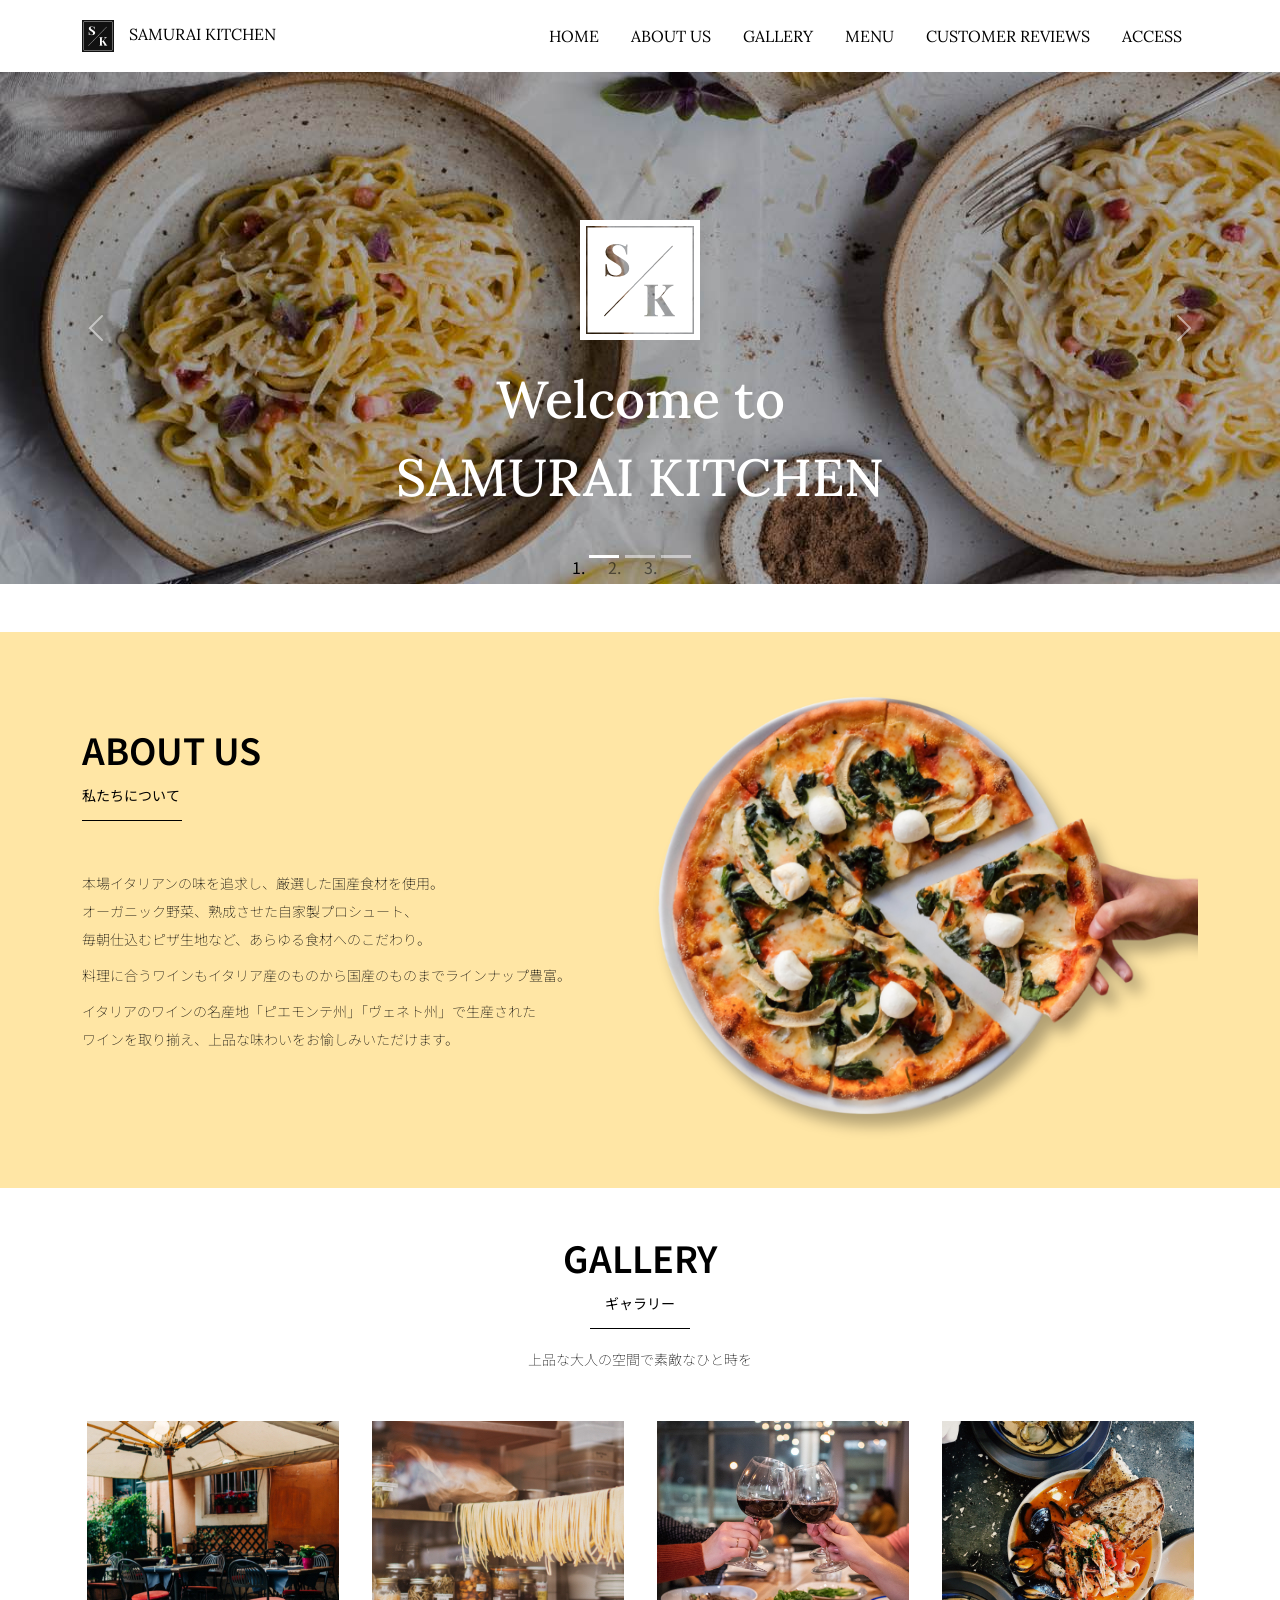
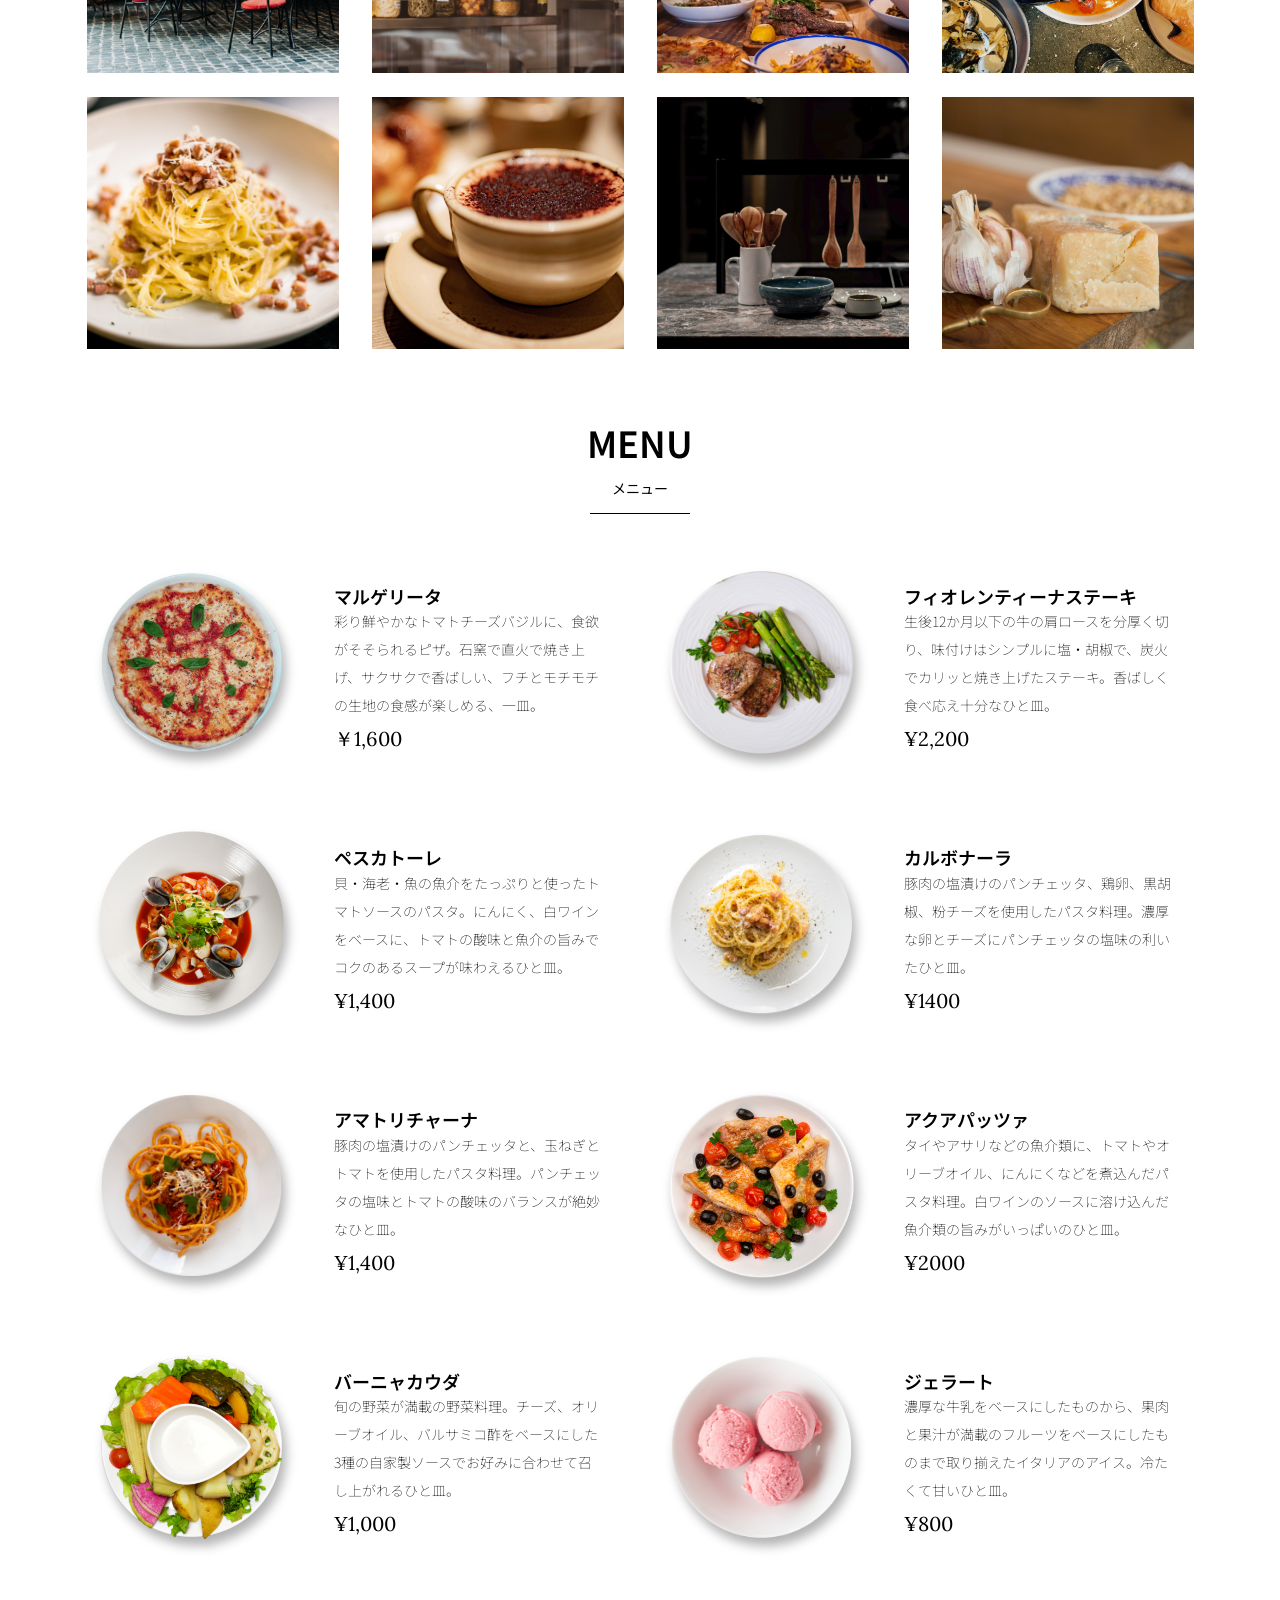
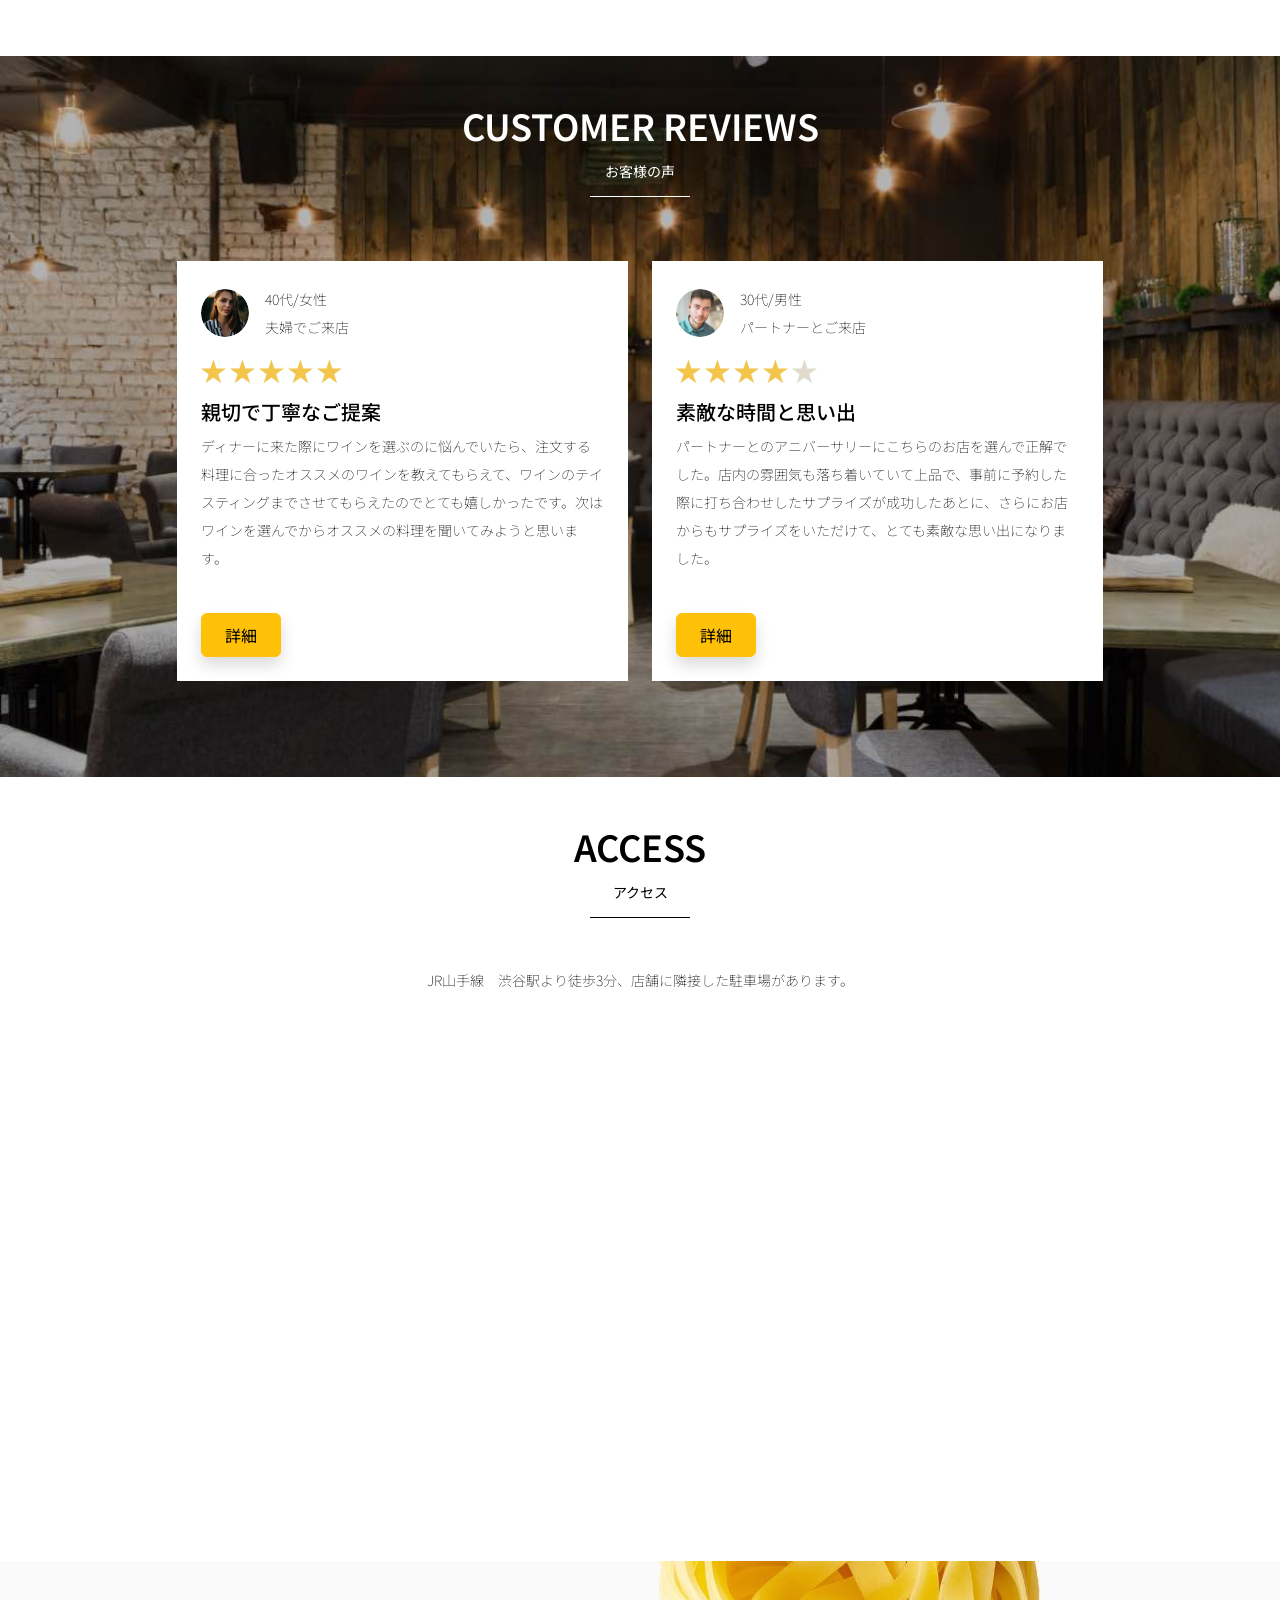
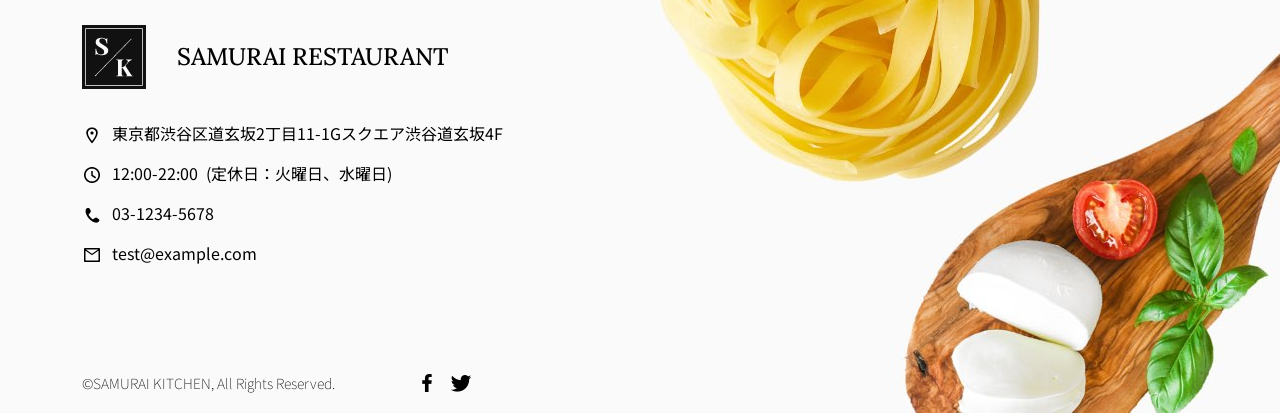
==== kadai_015/index.html @ 38361a90 "kadai_015追加" ====
<!doctype html>
<html lang="ja">

<head>
  <meta charset="utf-8">
  <!--マルチデバイス対応-->
  <meta name="viewport" content="width=device-width, initial-scale=1">
  <meta name="description" content="">
  <meta name="author" content="SAMURAI ENGINEER">
  <title>SAMURAI XD_HTML教材</title>
  <!--先にBootstrapのCSSを読み込む-->
  <!-- ************************************************ bootstrap.min.cssの読み込み -->
  <link href="https://cdn.jsdelivr.net/npm/bootstrap@5.0.0-beta1/dist/css/bootstrap.min.css" rel="stylesheet"
    integrity="sha384-giJF6kkoqNQ00vy+HMDP7azOuL0xtbfIcaT9wjKHr8RbDVddVHyTfAAsrekwKmP1" crossorigin="anonymous">
  <!-- ************************************************ bootstrap.bundle.min.jsの読み込み -->
  <script src="https://cdn.jsdelivr.net/npm/bootstrap@5.0.0-beta1/dist/js/bootstrap.bundle.min.js"
    integrity="sha384-ygbV9kiqUc6oa4msXn9868pTtWMgiQaeYH7/t7LECLbyPA2x65Kgf80OJFdroafW" crossorigin="anonymous" defer>
    </script>

  <!-- ************************************************ Google Font読み込み -->
  <link rel="preconnect" href="https://fonts.gstatic.com">
  <link href="https://fonts.googleapis.com/css2?family=Lora&display=swap" rel="stylesheet">
  <link href="https://fonts.googleapis.com/css2?family=Noto+Sans+JP:wght@300&display=swap" rel="stylesheet">
  <!-- ************************************************ Font Awesome -->
  <link rel="stylesheet" href="https://use.fontawesome.com/releases/v5.1.0/css/all.css"
    integrity="sha384-lKuwvrZot6UHsBSfcMvOkWwlCMgc0TaWr+30HWe3a4ltaBwTZhyTEggF5tJv8tbt" crossorigin="anonymous">
  <!--Bootstrapの読み込みのlinkタグよりも後ろに、style.cssを読み込むlinkタグを記述する-->
  <!-- ************************************************今回作成する styles.cssの読み込み -->
  <link href="stylesheet/style.css" rel="stylesheet">
  <!-- ************************************************  -->
</head>

<body>
  <main>
    <!-- ************************************************ ナビゲーションバー開始 -->
    <!-- navbarでナビゲーションバー作成。navbar-expand-lgで画面幅が広いときハンバーガーボタンを非表示。 -->
    <nav class="navbar navbar-expand-lg">

      <!-- navbarのコンテナ -->
      <div class="container">

        <!-- navbar-brandはロゴ部分。独自クラスのmy_navbar_brandで細かな調整。 -->
        <a class="navbar-brand my_navbar_brand">

          <!-- ロゴのアイコンを配置。navbar_brand_logoは独自クラス。 -->
          <img class="img-fluid navbar_brand_logo" src="img/site_logo.png" alt="サンプル画像"><span>SAMURAI KITCHEN</span>
        </a>

        <!-- navbar-togglerはハンバーガーボタンを表示・非表示にするクラス。 -->
        <div class="navbar-toggler hamburger_menu" data-bs-toggle="collapse" data-bs-target="#navbarNav"
          aria-controls="navbarNav" aria-expanded="false" aria-label="Toggle navigation">
          <input type="checkbox" id="hamburger_btn_check">
          <label for="hamburger_btn_check" class="hamburger_btn">
            <img class="btn_open" src="img/button_open.png" alt="ナビゲーションバーのボタン">
            <img class="btn_close" src="img/button_close.png" alt="ナビゲーションバーのボタン">
          </label>
        </div>

        <div class="collapse navbar-collapse justify-content-end" id="navbarNav">
          <ul class="navbar-nav">
            <li class="nav-item px-2">
              <a class="nav-link my_nav_link my-2" aria-current="page" href="#">HOME</a>
            </li>

            <li class="nav-item px-2">
              <a class="nav-link my_nav_link my-2" href="#about">ABOUT US</a>
            </li>

            <li class="nav-item px-2">
              <a class="nav-link my_nav_link my-2" href="#gallery">GALLERY</a>
            </li>

            <li class="nav-item px-2">
              <a class="nav-link my_nav_link my-2" href="#menu">MENU</a>
            </li>

            <li class="nav-item px-2">
              <a class="nav-link my_nav_link my-2" href="#review">CUSTOMER REVIEWS</a>
            </li>

            <li class="nav-item px-2">
              <a class="nav-link my_nav_link my-2" href="#access">ACCESS</a>
            </li>

          </ul>
        </div>
      </div>
    </nav>
    <!-- ************************************************ ナビゲーションバー終了 -->

    <!-- ************************************************ カルーセル開始 -->
    <!-- カルーセル部分 -->
    <!-- idのmyCarouselはインジケーター部分のdata-bs-targetと紐付く必要がある。mb-5で下方向に余白追加。 -->
    <div id="myCarousel" class="carousel slide mb-5" data-bs-ride="carousel">

      <!-- インジケーター部分 -->
      <ol class="carousel-indicators">
        <!-- この箇所と前述のidは紐付いている。data-bs-slide-toの番号がカルーセルの順番。 -->
        <li data-bs-target="#myCarousel" data-bs-slide-to="0" class="active"></li>
        <li data-bs-target="#myCarousel" data-bs-slide-to="1"></li>
        <li data-bs-target="#myCarousel" data-bs-slide-to="2"></li>
      </ol>

      <!-- carousel-inner：カルーセルのキャプションと背景画像の部分。 -->
      <div class="carousel-inner">

        <!--カルーセル1枚目-->
        <!--親要素-->
        <div class="carousel-item active">

          <!--imgタグと"carousel-caption"クラスは同じ親(carousel-item)に入っているので兄弟要素-->
          <img src="img/slider-1.jpg" alt="SAMURAI KITCHEN-1">

          <!--imgタグと"carousel-caption"クラスは同じ親(carousel-item)に入っているので兄弟要素-->
          <!--親要素-->
          <div class="carousel-caption">

            <!-- h1は"carousel-item"には入っていないので兄弟要素とは言いません -->
            <!--h1タグは carousel-caption クラスの子要素 中に入っている-->
            <!--独自クラスで位置とフォントを変更-->
            <h1 class="my_carousel_caption">
              Welcome to<br>
              SAMURAI KITCHEN
            </h1>
            <!--親要素の閉じタグ h1タグは親要素の中に入っています-->
          </div>
        </div>
        <!-- カルーセル2枚目 -->
        <div class="carousel-item">
          <img src="img/slider-2.jpg" alt="サンプル画像">
          <div class="carousel-caption">
            <h1 class="my_carousel_caption">
              The fabulous combination of&nbsp;wine&nbsp;and&nbsp;food
            </h1>
          </div>
        </div>
        <!-- カルーセル３枚目 -->
        <div class="carousel-item">
          <img src="img/slider-3.jpg" alt="サンプル画像">
          <div class="carousel-caption">
            <h1 class="my_carousel_caption">Get the Italian taste<br>
              at the SAMURAI&nbsp;KITCHEN
            </h1>
          </div>
        </div>

      </div>

      <!-- コントロールボタン 左側 -->
      <a class="carousel-control-prev" href="#myCarousel" role="button" data-bs-slide="prev">
        <span class="carousel-control-prev-icon" aria-hidden="true"></span>
        <span class="visually-hidden">Previous</span>
      </a>

      <!-- コントロールボタン 右側 -->
      <a class="carousel-control-next" href="#myCarousel" role="button" data-bs-slide="next">
        <span class="carousel-control-next-icon" aria-hidden="true"></span>
        <span class="visually-hidden">Next</span>
      </a>
    </div>
    <!-- ************************************************ カルーセル終了 -->

    <!-- ************************************************ アバウトセクション開始 -->
    <!--idにはaboutを設定-->
    <section class="about_us_bg" id="about">
      <!--コンテンツの中央揃え。上下方向にパディング（サイズ5）。下方向にマージン（サイズ5）。 -->
      <div class="container py-5 mb-5">

        <!-- rowクラス（行） -->
        <div class="row">

          <!-- 左側カラム（6/12分割） -->
          <div class="col-lg-6 text-left">

            <!-- 上下方向にパディング（サイズ5） -->
            <div class="py-5">

              <!-- 下方向にマージン（サイズ5） -->
              <h2 class="section_title about mb-5">
                ABOUT US
              </h2>
              <!-- 下方向にマージン（サイズ2） -->
              <p class="mb-2">
                本場イタリアンの味を追求し、厳選した国産食材を使用。<br>
                オーガニック野菜、熟成させた自家製プロシュート、<br>
                毎朝仕込むピザ生地など、あらゆる食材へのこだわり。<br>
              </p>

              <!-- 下方向にマージン（サイズ2） -->
              <p class="mb-2">
                料理に合うワインもイタリア産のものから国産のものまでラインナップ豊富。<br>
              </p>

              <!-- 下方向にマージン（サイズ2） -->
              <p class="mb-2">
                イタリアのワインの名産地「ピエモンテ州」「ヴェネト州」で生産された<br>
                ワインを取り揃え、上品な味わいをお愉しみいただけます。<br>
              </p>
            </div>
          </div>

          <!-- 右側カラム（6/12分割） -->
          <div class="col-lg-6">

            <!-- 画像を配置 -->
            <img src="img/img-about-us.png" class="img-fluid" alt="pizza">
          </div>
        </div>
      </div>

    </section>
    <!-- ************************************************ アバウトセクション終了 -->

    <!-- ************************************************ ギャラリーセクション開始 -->
    <section id="gallery">
      <div class="container mb-5">
        <h2 class="mb-3 section_title gallery text-center">GALLERY</h2>
        <p class="text-center mb-5">
          上品な大人の空間で素敵なひと時を
        </p>

        <div class="row">
          <div class="col-6 col-lg-3 mb-4 d-flex justify-content-center">
            <img class="img-fluid" src="img/gallery-1.jpg" alt="サンプル画像">
          </div>

          <div class="col-6 col-lg-3 mb-4 d-flex justify-content-center">
            <img class="img-fluid" src="img/gallery-2.jpg" alt="サンプル画像">
          </div>

          <div class="col-6 col-lg-3 mb-4 d-flex justify-content-center">
            <img class="img-fluid" src="img/gallery-3.jpg" alt="サンプル画像">
          </div>

          <div class="col-6 col-lg-3 mb-4 d-flex justify-content-center">
            <img class="img-fluid" src="img/gallery-4.jpg" alt="サンプル画像">
          </div>

          <div class="col-6 col-lg-3 mb-4 d-flex justify-content-center">
            <img class="img-fluid" src="img/gallery-5.jpg" alt="サンプル画像">
          </div>

          <div class="col-6 col-lg-3 mb-4 d-flex justify-content-center">
            <img class="img-fluid" src="img/gallery-6.jpg" alt="サンプル画像">
          </div>

          <div class="col-6 col-lg-3 mb-4 d-flex justify-content-center">
            <img class="img-fluid" src="img/gallery-7.jpg" alt="サンプル画像">
          </div>

          <div class="col-6 col-lg-3 mb-4 d-flex justify-content-center">
            <img class="img-fluid" src="img/gallery-8.jpg" alt="サンプル画像">
          </div>

        </div>
      </div>
    </section>
    <!-- ************************************************ ギャラリーセクション終了 -->

    <!-- ************************************************ メニューセクション -->
    <section id="menu">
      <!-- タイトル文字部分のコンテナ -->
      <div class="container">
        <div class="row">
          <div class="col-lg-12">

            <!-- タイトル文字 -->
            <h2 class="section_title menu text-center mb-5">MENU</h2>
          </div>
        </div>
      </div>

      <!-- メニュー部分のコンテナ -->
      <!-- 下方向にマージン5 -->
      <div class="container mb-5">
        <div class="row">

          <!-- 左側メニュー -->
          <div class="col-12 col-lg-6">

            <!-- さらに子要素を5:7で分割 -->
            <!-- カラム間のパディングをなくす。下方向にマージン4 -->
            <div class="row g-0 mb-4">
              <!-- 画像中央揃え -->
              <div class="col-12 col-lg-5 text-center">

                <!-- 左側メニュー画像部分 -->
                <!-- 画像がカラムをはみ出ないようにする -->
                <img src="img/margherita.png" class="img-fluid" alt="マルゲリータ">
              </div>

              <!-- 右側テキスト部分 -->
              <!-- 全体的にパディング4 -->
              <div class="col-12 col-lg-7 p-4">
                <!-- 下方向のマージン0 文字を小さくするmenu_title独自クラスを追加 -->
                <h4 class="mb-0 menu_title">マルゲリータ</h4>
                <!-- 縦方向の中央揃え -->
                <p class="my-auto">彩り鮮やかなトマトチーズバジルに、食欲がそそられるピザ。石窯で直火で焼き上げ、サクサクで香ばしい、フチとモチモチの生地の食感が楽しめる、一皿。</p>
                <!-- フォントを変更する独自クラスを追加 -->
                <p class="menu_price">￥1,600</p>
              </div>
            </div>
          </div>

          <!-- 右側部分メニュー。上記と同じ内容なのでコメント省略 -->
          <div class="col-12 col-lg-6">
            <div class="row g-0 mb-4">
              <div class="col-12 col-lg-5 text-center">
                <img src="img/steak.png" alt="フィオレンティーナステーキ">
              </div>
              <div class="col-12 col-lg-7 p-4">
                <h4 class="mb-0 menu_title">フィオレンティーナステーキ</h4>
                <p class="my-auto">生後12か月以下の牛の肩ロースを分厚く切り、味付けはシンプルに塩・胡椒で、炭火でカリッと焼き上げたステーキ。香ばしく食べ応え十分なひと皿。</p>
                <p class="menu_price">¥2,200</p>
              </div>
            </div>
          </div>

          <!-- 左側メニュー2 -->
          <div class="col-12 col-lg-6">
            <div class="row g-0 mb-4">
              <div class="col-12 col-lg-5 text-center">
                <img src="img/pescatore.png" alt="ペスカトーレ">
              </div>
              <div class="col-12 col-lg-7 p-4">
                <h4 class="mb-0 menu_title">ペスカトーレ</h4>
                <p class="my-auto">貝・海老・魚の魚介をたっぷりと使ったトマトソースのパスタ。にんにく、白ワインをベースに、トマトの酸味と魚介の旨みでコクのあるスープが味わえるひと皿。</p>
                <p class="menu_price">¥1,400</p>
              </div>
            </div>
          </div>

          <!-- 右側メニュー2-->
          <div class="col-12 col-lg-6">
            <div class="row g-0 mb-4">
              <div class="col-12 col-lg-5 text-center">
                <img src="img/carbonara.png" alt="カルボナーラ">
              </div>
              <div class="col-12 col-lg-7 p-4">
                <h4 class="mb-0 menu_title">カルボナーラ</h4>
                <p class="my-auto">豚肉の塩漬けのパンチェッタ、鶏卵、黒胡椒、粉チーズを使用したパスタ料理。濃厚な卵とチーズにパンチェッタの塩味の利いたひと皿。</p>
                <p class="menu_price">¥1400</p>
              </div>
            </div>
          </div>

          <!-- 左側メニュー3 -->
          <div class="col-12 col-lg-6">
            <div class="row g-0 mb-4">
              <div class="col-12 col-lg-5 text-center">
                <img src="img/amatriciana.png" alt="アマトリチャーナ">
              </div>
              <div class="col-12 col-lg-7 p-4">
                <h4 class="mb-0 menu_title">アマトリチャーナ</h4>
                <p class="my-auto">豚肉の塩漬けのパンチェッタと、玉ねぎとトマトを使用したパスタ料理。パンチェッタの塩味とトマトの酸味のバランスが絶妙なひと皿。</p>
                <p class="menu_price">¥1,400</p>
              </div>
            </div>
          </div>

          <!-- 右側メニュー3-->
          <div class="col-12 col-lg-6">
            <div class="row g-0 mb-4">
              <div class="col-12 col-lg-5 text-center">
                <img src="img/acqua-pazza.png" alt="アクアパッツァ">
              </div>
              <div class="col-12 col-lg-7 p-4">
                <h4 class="mb-0 menu_title">アクアパッツァ</h4>
                <p class="my-auto">タイやアサリなどの魚介類に、トマトやオリーブオイル、にんにくなどを煮込んだパスタ料理。白ワインのソースに溶け込んだ魚介類の旨みがいっぱいのひと皿。</p>
                <p class="menu_price">¥2000</p>
              </div>
            </div>
          </div>

          <!-- 左側メニュー4 -->
          <div class="col-12 col-lg-6">
            <div class="row g-0 mb-4">
              <div class="col-12 col-lg-5 text-center">
                <img src="img/bagna-cauda.png" alt="バーニャカウダ">
              </div>
              <div class="col-12 col-lg-7 p-4">
                <h4 class="mb-0 menu_title">バーニャカウダ</h4>
                <p class="my-auto">旬の野菜が満載の野菜料理。チーズ、オリーブオイル、バルサミコ酢をベースにした3種の自家製ソースでお好みに合わせて召し上がれるひと皿。</p>
                <p class="menu_price">¥1,000</p>
              </div>
            </div>
          </div>

          <!-- 右側メニュー4-->
          <div class="col-12 col-lg-6">
            <div class="row g-0 mb-4">
              <div class="col-12 col-lg-5 text-center">
                <img src="img/gelato.png" alt="ジェラート">
              </div>
              <div class="col-12 col-lg-7 p-4">
                <h4 class="mb-0 menu_title">ジェラート</h4>
                <p class="my-auto">濃厚な牛乳をベースにしたものから、果肉と果汁が満載のフルーツをベースにしたものまで取り揃えたイタリアのアイス。冷たくて甘いひと皿。</p>
                <p class="menu_price">¥800</p>
              </div>
            </div>
          </div>
          <!-- 以下の閉じタグ3つは必要 -->
        </div>
      </div>
    </section>
    <!-- ************************************************ メニューセクション終了 -->

    <!-- ************************************************ レビューセクション開始 -->
    <section id="review">
      <!-- review_wrapper で背景画像を設定します -->
      <div class="review_wrapper">

        <!-- container部分 -->
        <div class="container py-5 mb-5">

          <!-- 中央揃えでタイトルを表示 -->
          <div class="text-center mb-5">
            <h2 class="section_title review text-center text-white">CUSTOMER REVIEWS</h2>
          </div>

          <!-- row部分：左右のカラムを中央揃え -->
          <div class="row pb-5 justify-content-center">

            <!-- 左側カラム -->
            <div class="col-12 col-lg-5 mt-3">

              <!--h_420クラスで白枠の高さを修正-->
              <div class="bg-white h_420">

                <!-- 内側にパディング4 -->
                <div class="p-4">

                  <!-- 顔写真と年齢などのテキストはd-flexで横並びにする　中央揃え -->
                  <div class="d-flex align-items-center">
                    <!-- お客様の画像を配置 -->
                    <!--reviewer_imgクラスで画像サイズを変更します-->
                    <img src="img/customer-woman.png" class="reviewer_img" alt="サンプル画像">
                    <div>
                      <!-- お客様情報のテキスト -->
                      <p class="my-0">40代/女性</p>
                      <p class="my-0">夫婦でご来店</p>
                    </div>
                  </div>

                  <div class="my-3">
                    <!-- 星の画像を表示 -->
                    <!--star_imgクラスで画像サイズを変更-->
                    <img src="img/star-point.png" class="star_img" alt="star">
                    <img src="img/star-point.png" class="star_img" alt="star">
                    <img src="img/star-point.png" class="star_img" alt="star">
                    <img src="img/star-point.png" class="star_img" alt="star">
                    <img src="img/star-point.png" class="star_img" alt="star">
                  </div>

                  <!-- レビュータイトル -->
                  <h5>親切で丁寧なご提案</h5>
                  <!-- レビュー内容 -->
                  <p>
                    ディナーに来た際にワインを選ぶのに悩んでいたら、注文する料理に合ったオススメのワインを教えてもらえて、ワインのテイスティングまでさせてもらえたのでとても嬉しかったです。次はワインを選んでからオススメの料理を聞いてみようと思います。
                  </p>

                  <!-- 黄色のボタンを配置 -->
                  <button type="button" class="btn btn-warning shadow fix_bottom">詳細</button>
                </div>
              </div>
            </div>

            <!-- 右側カラム：左側カラムと内容が同じなので説明は省略 -->
            <div class="col-12 col-lg-5 mt-3">
              <div class="bg-white h_420">
                <div class="p-4">
                  <div class="d-flex align-items-center">
                    <img src="img/customer-man.png" class="reviewer_img" alt="サンプル画像">
                    <div>
                      <p class="my-0">30代/男性</p>
                      <p class="my-0">パートナーとご来店</p>
                    </div>
                  </div>
                  <div class="my-3">
                    <img src="img/star-point.png" class="star_img" alt="star">
                    <img src="img/star-point.png" class="star_img" alt="star">
                    <img src="img/star-point.png" class="star_img" alt="star">
                    <img src="img/star-point.png" class="star_img" alt="star">
                    <img src="img/star-no-point.png" class="star_img" alt="no-star">
                  </div>
                  <h5>素敵な時間と思い出</h5>
                  <p>
                    パートナーとのアニバーサリーにこちらのお店を選んで正解でした。店内の雰囲気も落ち着いていて上品で、事前に予約した際に打ち合わせしたサプライズが成功したあとに、さらにお店からもサプライズをいただけて、とても素敵な思い出になりました。
                  </p>
                  <button type="button" class="btn btn-warning shadow fix_bottom">詳細</button>
                </div>
              </div>
            </div>
          </div>
        </div>
      </div>
    </section>
    <!-- ************************************************ レビューセクション終了 -->

    <!-- ************************************************ アクセスセクション開始 -->
    <section id="access">
      <div class="container">
        <div class="row">
          <div class="col-lg-12 text-center mb-5">
            <h2 class="section_title text-center access mb-5">ACCESS</h2>
            <p>JR山手線　渋谷駅より徒歩3分、店舗に隣接した駐車場があります。</p>
          </div>
        </div>
      </div>

      <div class="container mb-5 px-2">
        <iframe
          src="https://www.google.com/maps/embed?pb=!1m18!1m12!1m3!1d12967.114087343349!2d139.687349334065!3d35.657827993593834!2m3!1f0!2f0!3f0!3m2!1i1024!2i768!4f1.1!3m3!1m2!1s0x6018f5209bb80c49%3A0x7abbc1a9d7d575eb!2z5qCq5byP5Lya56S-5L6N!5e0!3m2!1sja!2sjp!4v1623882550231!5m2!1sja!2sjp"
          class="w-100" style="height: 50vh;" loading="lazy"></iframe>
      </div>
    </section>
    <!-- ************************************************ アクセスセクション終了 -->


    <!-- ************************************************ フッター開始 -->
    <footer id="footer">
      <div class="container">
        <div class="row">

          <!-- 2カラムに分けたレイアウトの左側カラム -->
          <!-- 親要素にposition-relativeを設定 -->
          <div class="col-12 col-lg-6 position-relative">

            <!-- 左側カラムのレイアウトをさらに分けるためにrowを使用 -->
            <div class="row pt-5">

              <!-- 画面をさらに2:10に分割 -->
              <!-- ここは2:10の2の部分 -->
              <div class="col-lg-2 text-center my-3">

                <!-- サイトロゴ -->
                <!-- footer_brand_logoの独自クラスを追加 -->
                <img class="img-fluid footer_brand_logo" src="img/site_logo.png" alt="サンプル画像">
              </div>

              <!-- ここは2:10の10の部分 -->
              <div class="col-lg-10 align-self-center my-3">
                <!-- タイトル文字 -->
                <!-- footer_textの独自クラスを追加してフォント等を変更 -->
                <h2 class="m-0 footer_text">SAMURAI RESTAURANT</h2>
              </div>
            </div>

            <!-- 営業時間などのテキストを追加 -->
            <div class="restaurant_info py-3">
              <div class="d-flex mb-3">
                <img src="img/icon-Marker.png" alt="marker">
                <p class="p-0 m-0">東京都渋谷区道玄坂2丁目11-1Gスクエア渋谷道玄坂4F</p>
              </div>
              <div class="d-flex mb-3">
                <img src="img/icon-Clock.png" alt="clock">
                <p class="p-0 m-0">12:00-22:00&nbsp;&nbsp;(定休日：火曜日、水曜日)</p>
              </div>
              <div class="d-flex mb-3">
                <img src="img/icon-Phone.png" alt="phone">
                <p class="p-0 m-0">03-1234-5678</p>
              </div>
              <div class="d-flex mb-3">
                <img src="img/icon-Mail.png" alt="mail">
                <p class="p-0 m-0">test@example.com</p>
              </div>
            </div>

            <!-- コピーライトを追加 -->
            <!-- copy_rightクラスでabsoluteを設定。align-items-centerで上下中央揃え。 -->
            <div class="copy_right align-items-center">
              <p>
                ©SAMURAI KITCHEN, All Rights Reserved.
              </p>

              <!-- SNSアイコンを表示 -->
              <!-- SNSアイコンに独自クラスsns_imgを追加 -->
              <img src="img/icon-facebook.png" class="sns_img" alt="facebook">
              <img src="img/icon-twitter.png" class="sns_img" alt="twitter">
            </div>
          </div>

          <!-- 2カラムに分けたレイアウトの右側カラム -->
          <div class="col-lg-6 d-none d-lg-block">
            <!-- 背景画像を表示 -->
            <img src="img/background-footer.jpg" alt="背景画像">
          </div>
        </div>
      </div>
    </footer>
    <!-- ************************************************ フッター終了 -->
  </main>
</body>

</html>
---- kadai_015/stylesheet/style.css ----
/* ----------------------------------------------- 共通 */
html,
body {
  overflow-x: hidden;
}

body {
  color: #000000;
  font-family: 'Noto Sans JP', sans-serif;
  padding-bottom: 0;

}

p {
  line-height: 2.0em;
  font-weight: 100;
  font-style: normal;
  font-size: 14px;

}

.section_title {
  /* フォントサイズ36px */
  font-size: 36px;

  /* フォントの太さ600 標準は400です */
  font-weight: 600;
}

/* section_titleに擬似要素を追加 */
.section_title::after {

  /* 疑似要素はデフォルトでインライン要素のためブロック要素に変更 */
  display: block;

  /* サブタイトル文字の大きさや余白を設定 */
  font-size: 14px;
  font-weight: 400;
  padding: 16px 0 16px;

  /* 下線の幅を100pに設定 */
  width: 100px;

  /* 下線を直線・1px・黒色に設定 */
  border-bottom: solid 1px #000000;
}

/* ----------------------------------------------- ナビゲーションバー */
.navbar_brand_logo {

  /* サイズを32pxの正方形へ変更 */
  width: 32px;
  height: 32px;

  /* imgはインライン要素なのでインラインブロックに設定 */
  display: inline-block;

  /* "SAMURAI KITCHEN" 文字との空白を15pxに設定 */
  margin-right: 15px;

}

/* カンマで区切ると複数のクラスに適用可能 */
.my_navbar_brand,
.my_nav_link {

  /* フォントサイズを16pxに設定 */
  font-size: 16px;

  /* フォントをserif体に設定 */
  font-family: 'Lora', serif;

  /* フォント色を黒色に設定 */
  color: #000000 !important;

}

/* Bootstrapのボタンに初期設定されている周囲のborder（枠線）を消す */
.navbar-toggler {
  padding: 0 !important;
  border: none;
}

/* ハンバーガーボタンがチェック状態である（押されている）とき、閉じるボタン（×）を表示する */
#hamburger_btn_check:checked~.hamburger_btn .btn_close {
  display: block;
}

/* ハンバーガーボタンがチェック状態である（押されている）とき、ハンバーガーボタンを表示しない */
#hamburger_btn_check:checked~.hamburger_btn .btn_open {
  display: none;
}

/* 最初に表示した時は、閉じるボタン（×）は表示しない */
.btn_close {
  display: none;
}

/* ハンバーガーボタンが押されているかを判断するためのチェックボックスは隠す */
#hamburger_btn_check {
  display: none;
}

/* ----------------------------------------------- カールセル */
.my_carousel_caption {

  /* フォントサイズ52px */
  font-size: 52px;

  /* 上下に余白追加 */
  padding-top: 1.25rem;
  padding-bottom: 1.25rem;

  /* フォント色は白色 */
  color: #fff;

  /* テキスト中央揃え */
  text-align: center;
  font-family: 'Lora', serif;
  line-height: 1.5em;
}

/* 疑似要素でアイコンを配置。前に配置しています */
.my_carousel_caption::before {
  content: url(../img/logoSymbol_White.png);
  display: block;
}

/*スマートフォン画面幅(画面幅が最大375pxまで)の場合、以下のスタイルを適用*/
@media screen and(max-width:375px) {
  .my_carousel_caption {
    /*フォントサイズを27pxにする*/
    font-size: 27px;
  }
}

/* carousel-itemの高さを32remに指定 */
.carousel-item {
  height: 32rem;
}

/*carousel-item直下の子要素imgタグに設定 */
.carousel-item>img {

  /* 絶対位置を指定 */
  position: absolute;
  top: 0;
  left: 0;
  min-width: 100%;

  /* 高さはcarousel-itemに揃える */
  height: 32rem;
}

/* ----------------------------------------------- アバウト */
/* aboutクラスのあとに"私たちについて"の文字を追加  */
.about::after {
  content: "私たちについて";
}

.about_us_bg {
  background-color: #FFE6A5;
}



/* ----------------------------------------------- ギャラリー */
.gallery::after {
  content: "ギャラリー";
  margin: 0 auto 0;
}




/* ----------------------------------------------- メニュー */
.menu::after {
  content: "メニュー";
  margin: 0 auto 0;
}

.menu_title {
  font-size: 18px;
  font-weight: 600;
  font-style: nomal;
}

.menu_price {
  font-size: 20px;
  font-weight: 400;
  font-family: 'Lora', serif;
}


/* ----------------------------------------------- レビュー */
/*背景画像を設定*/
.review_wrapper {
  background-image: url(../img/background-reviews.jpg);
  background-repeat: bo-repeat;
  background-size: cover;
}

/*サブタイトルを疑似要素で表示*/
.review::after {
  content: "お客様の声";
  margin: 0 auto 0;
  border-bottom: solid 1px #FFFFFF;
}

/* 白い背景色の高さを固定 */
.h_420 {
  height: 420px;
  position: relative;
}

/* レビューの画像を修正 */
.reviewer_img {
  /* サイズを48px  */
  width: 48px;
  height: 48px;

  /* 円形にします */
  border-radius: 50%;
  margin-right: 16px;
}

/* 星のアイコン画像です */
.star_img {
  /* サイズを25pxにします */
  width: 25px;
  height: 25px;
}

/*詳細ボタンを株に固定*/
.fix_bottom {
  /*position:プロパティで絶対配置*/
  position: absolute;
  /*ボタンのサイズ変更*/
  width: 80px;
  height: 44px;
  /*左から24px、下から24pxの位置に配置*/
  left: 24px;
  bottom: 24px;
}

/* ----------------------------------------------- アクセス */
.access::after {
  content: "アクセス";
  margin: 0 auto 0;
}




/* ----------------------------------------------- フッター */
/*背景色を画像の背景と同じ色に設定*/
#footer {
  background-color: #FAFAFA;
}

/* position:　absoluteで下からの距離で固定 */
.copy_right {
  font-size: 14px;

  /* 先祖要素のdivタグの左下の角を基準に絶対配置します */
  position: absolute;

  /* 下から1rem 左から12px */
  bottom: 1rem;
  left: 12px;
  display: flex;
}

/* copy_rightのクラスを適用したdivタグの子要素のpタグに適用される */
.copy_right>p {
  margin-right: 5rem;
  margin-bottom: 0;
}

/* copy_rightのクラスを適用したdivタグの子要素で、sns_imgクラスを適用しているimgタグに適用される */
.copy_right>img.sns_img {

  /* SNSアイコンのサイズ24px */
  height: 24px;
  width: 24px;

  /* 右方向へ余白10px */
  margin-right: 10px;
  margin-top: 0;
}

/* restaurant_info直下の子要素pタグ全てに適用される */
.restaurant_info p {
  font-weight: 400;
  line-height: 1.5;
  font-size: 16px;
}

/* restaurant_info直下の子要素imgタグ全てに適用される */
.restaurant_info img {
  width: 20px;
  height: 20px;
  margin-right: 10px;
  line-height: 1.5;
  margin-top: auto;
}

/* サイトアイコンを64pxに設定 */
.footer_brand_logo {
  width: 64px;
  height: 64px;
  display: inline-block;
  /* 右側余白15px */
  margin-right: 15px;
}

/* サイトタイトルのフォントをserif体（明朝体）に設定 */
.footer_text {
  font-size: 24px;
  font-family: 'Lora', serif;
}

/* スマートフォン画面幅（最大991pxまで）でスタイルを適用 */
@media screen and (max-width: 991px) {

  .footer_text,
  .copy_right {
    margin-top: 2rem;
    text-align: center;
    position: relative;
  }

  .copy_right>p,
  img {
    margin-right: 1rem;
    font-size: 14px;
    margin: 0;
    line-height: 35px;
  }
}
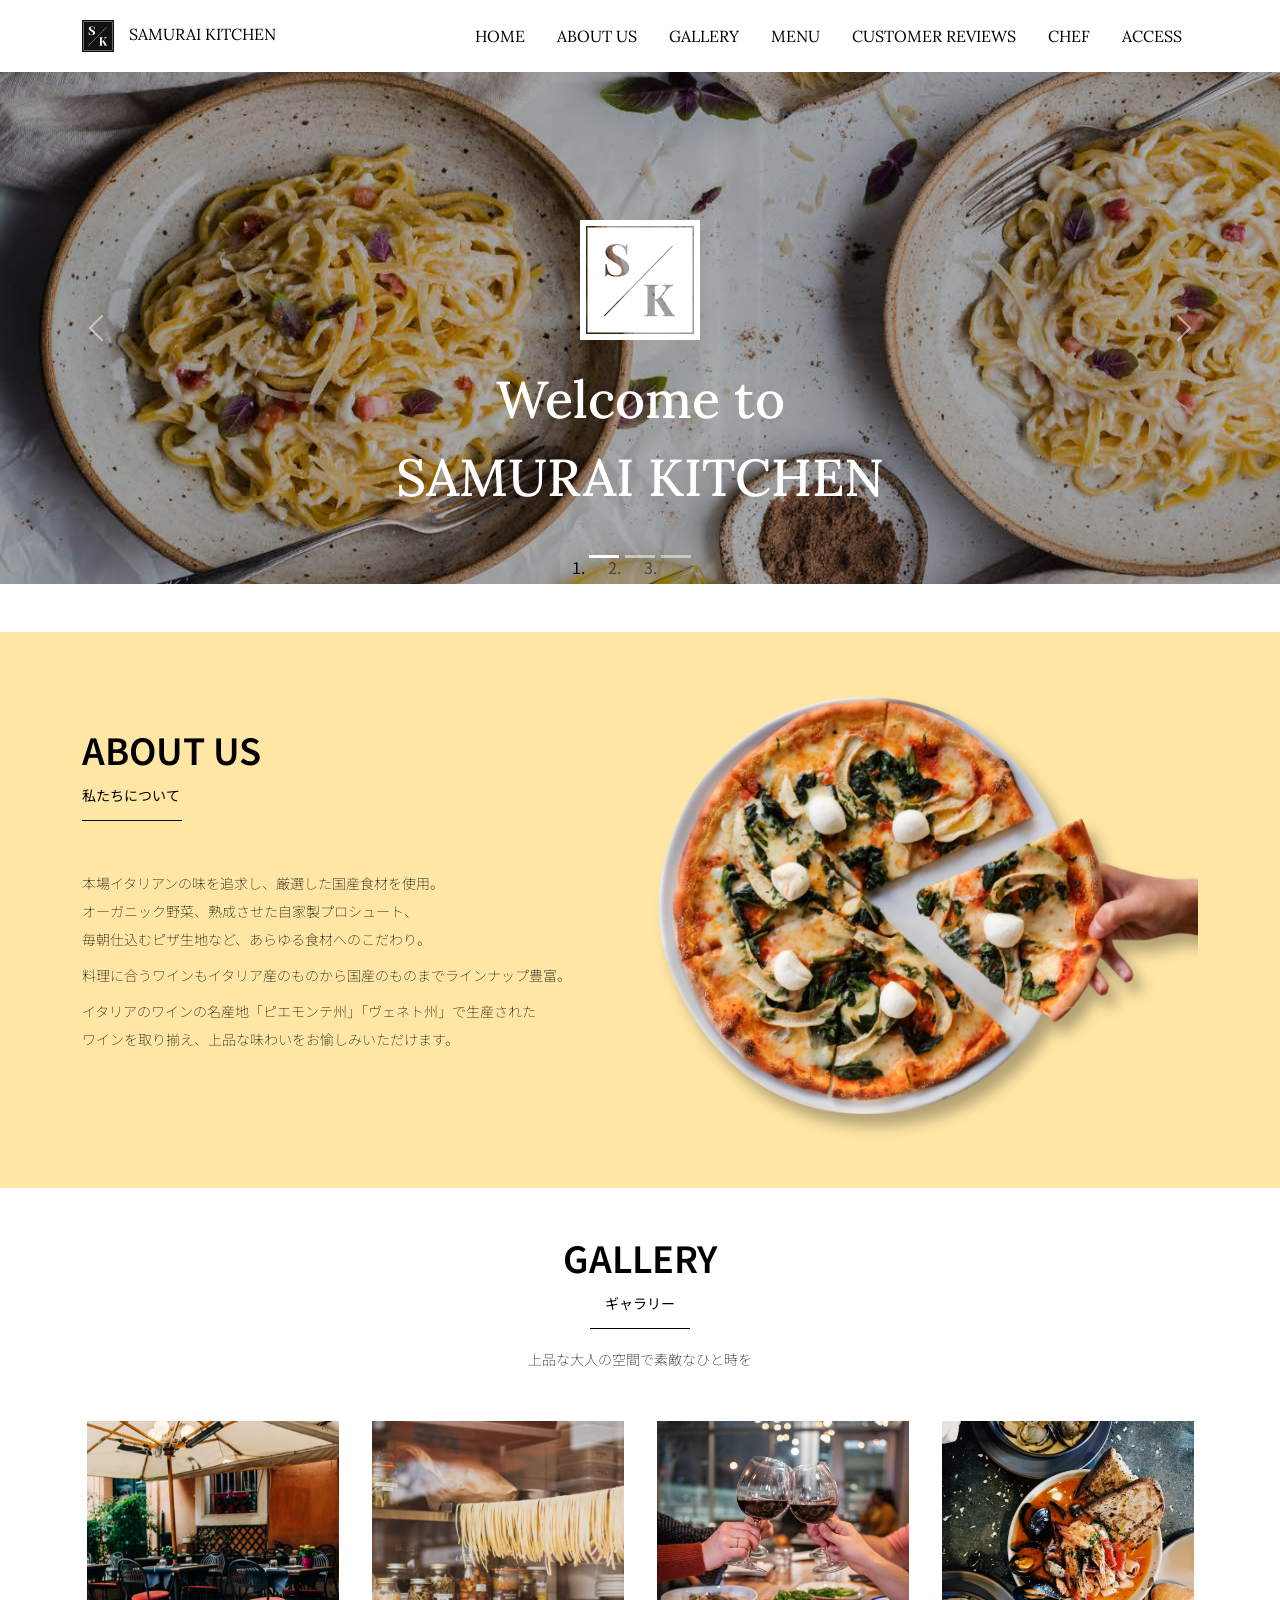
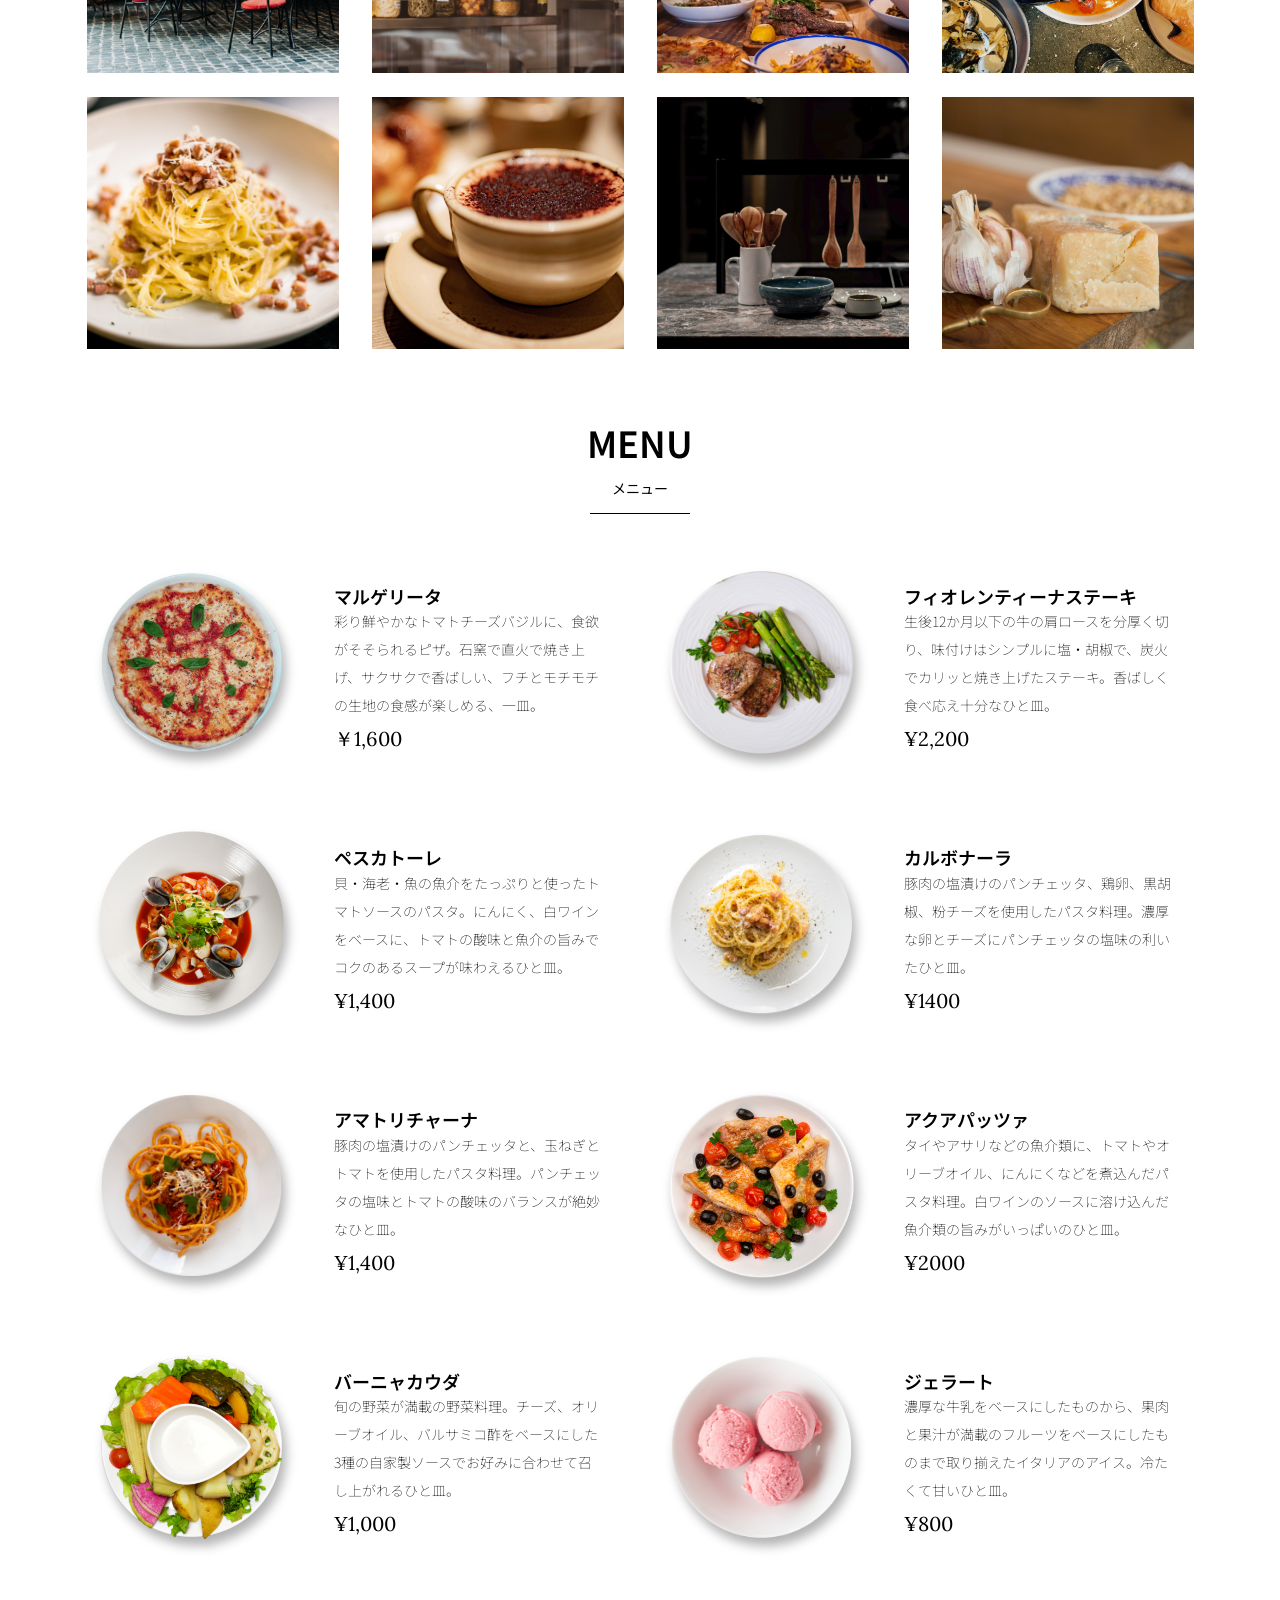
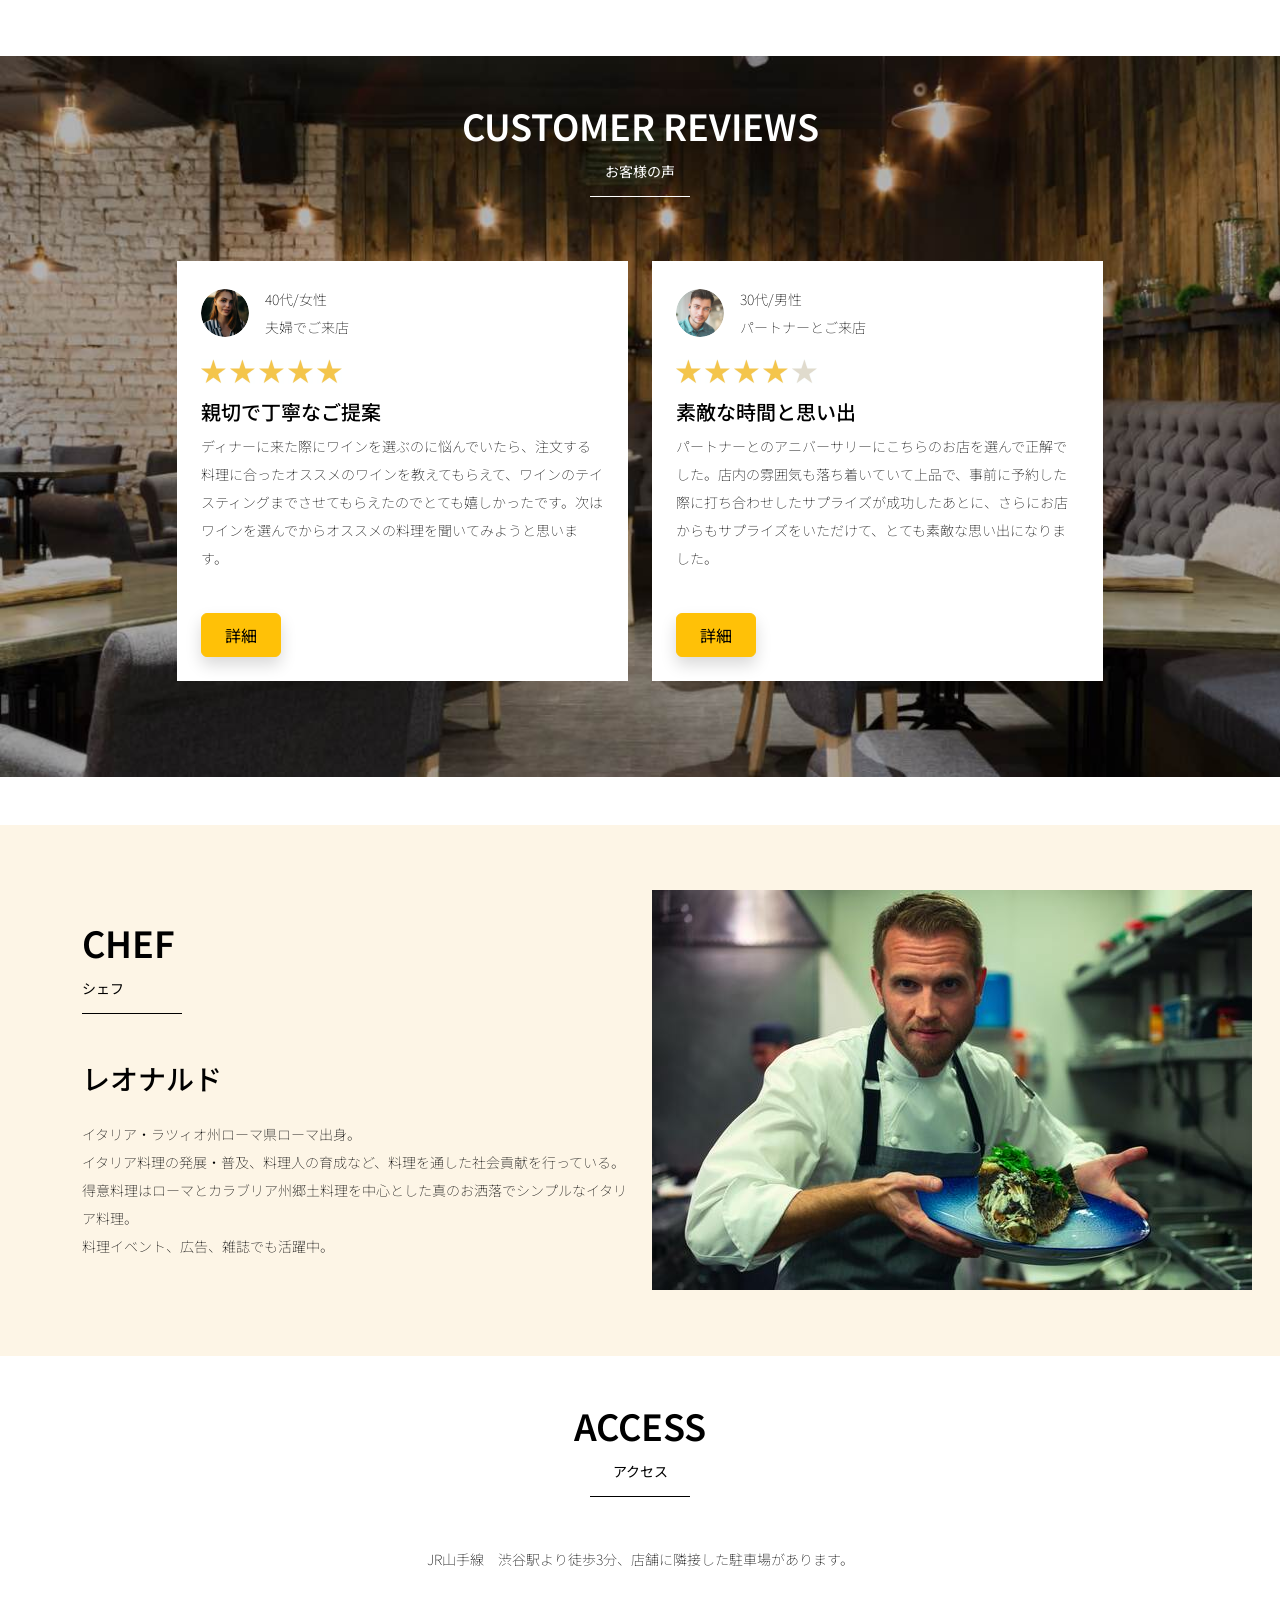
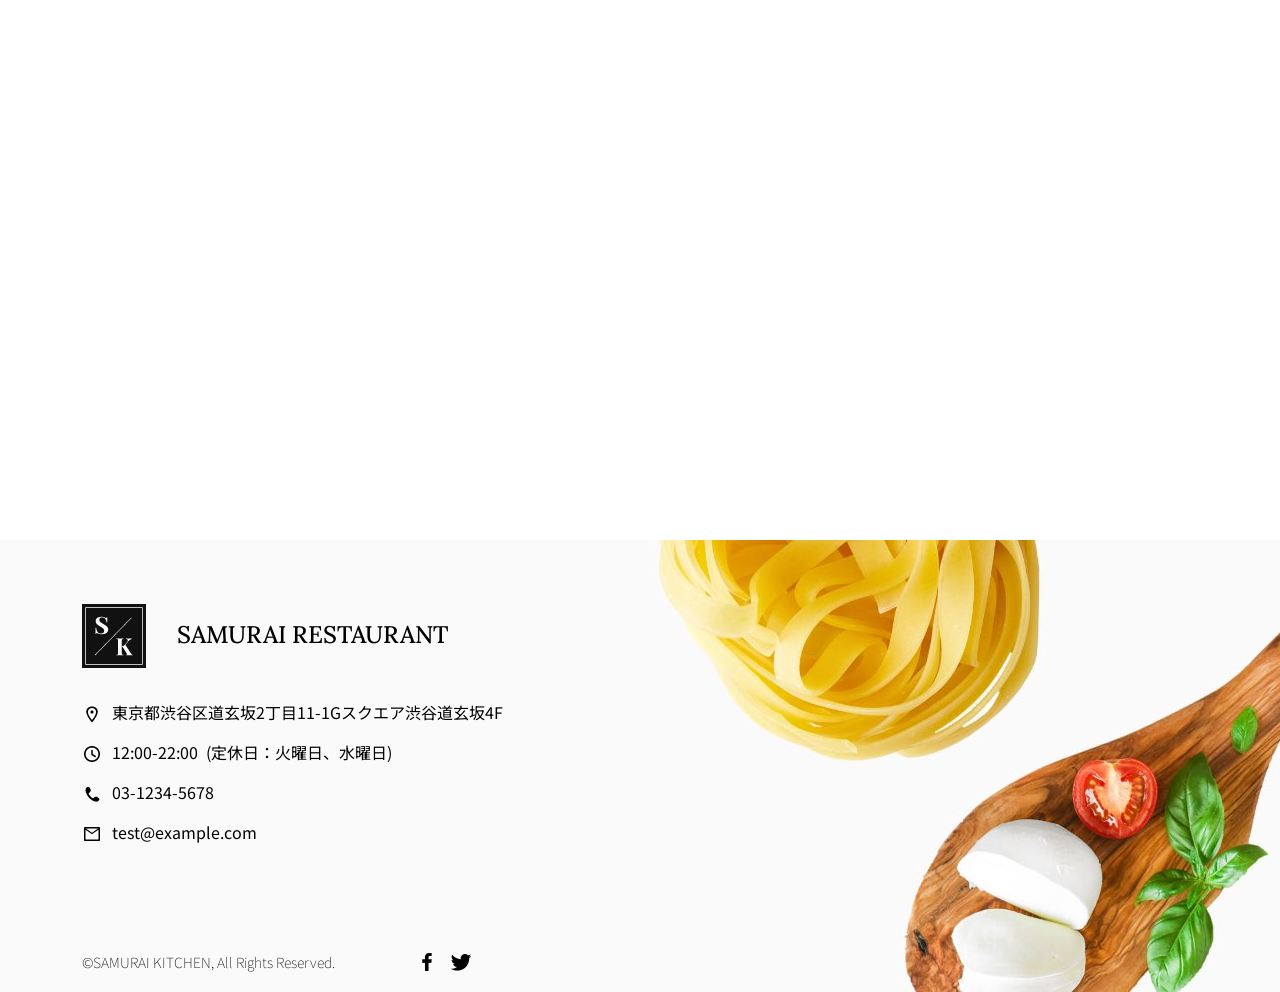
==== commit 39a964e9: "kadai_015追記" ====
--- a/kadai_015/index.html
+++ b/kadai_015/index.html
@@ -77,6 +77,10 @@
             <li class="nav-item px-2">
               <a class="nav-link my_nav_link my-2" href="#review">CUSTOMER REVIEWS</a>
             </li>
+            <!--シェフのヘッダー追加-->
+            <li class="nav-item px-2">
+              <a class="nav-link my_nav_link my-2" href="#chef">CHEF</a>
+            </li>
 
             <li class="nav-item px-2">
               <a class="nav-link my_nav_link my-2" href="#access">ACCESS</a>
@@ -497,6 +501,30 @@
     </section>
     <!-- ************************************************ レビューセクション終了 -->
 
+    <!-- ************************************************ シェフセクション開始 -->
+    <section id="chef">
+      <div class="container py-5 mb-5">
+        <div class="row align-items-center">
+          <div class="col-lg-6">
+            <div class="py-5">
+              <h2 class="section_title chef mb-5">
+                CHEF
+              </h2>
+              <h3 class="mb-4">レオナルド</h3>
+              <p class="my-auto">
+                イタリア・ラツィオ州ローマ県ローマ出身。<br>イタリア料理の発展・普及、料理人の育成など、料理を通した社会貢献を行っている。<br>得意料理はローマとカラブリア州郷土料理を中心とした真のお洒落でシンプルなイタリア料理。<br>
+                料理イベント、広告、雑誌でも活躍中。</p>
+            </div>
+          </div>
+          <div class="col-lg-6 text-center">
+            <img src="img/chef.jpg" alt="レオナルド">
+          </div>
+        </div>
+      </div>
+    </section>
+
+    <!-- ************************************************ シェフセクション終了 -->
+
     <!-- ************************************************ アクセスセクション開始 -->
     <section id="access">
       <div class="container">
--- a/kadai_015/stylesheet/style.css
+++ b/kadai_015/stylesheet/style.css
@@ -243,6 +243,15 @@
   bottom: 24px;
 }
 
+/* ----------------------------------------------- シェフ */
+.chef::after {
+  content: "シェフ";
+}
+
+#chef {
+  background-color: #fdf5e6;
+}
+
 /* ----------------------------------------------- アクセス */
 .access::after {
   content: "アクセス";
